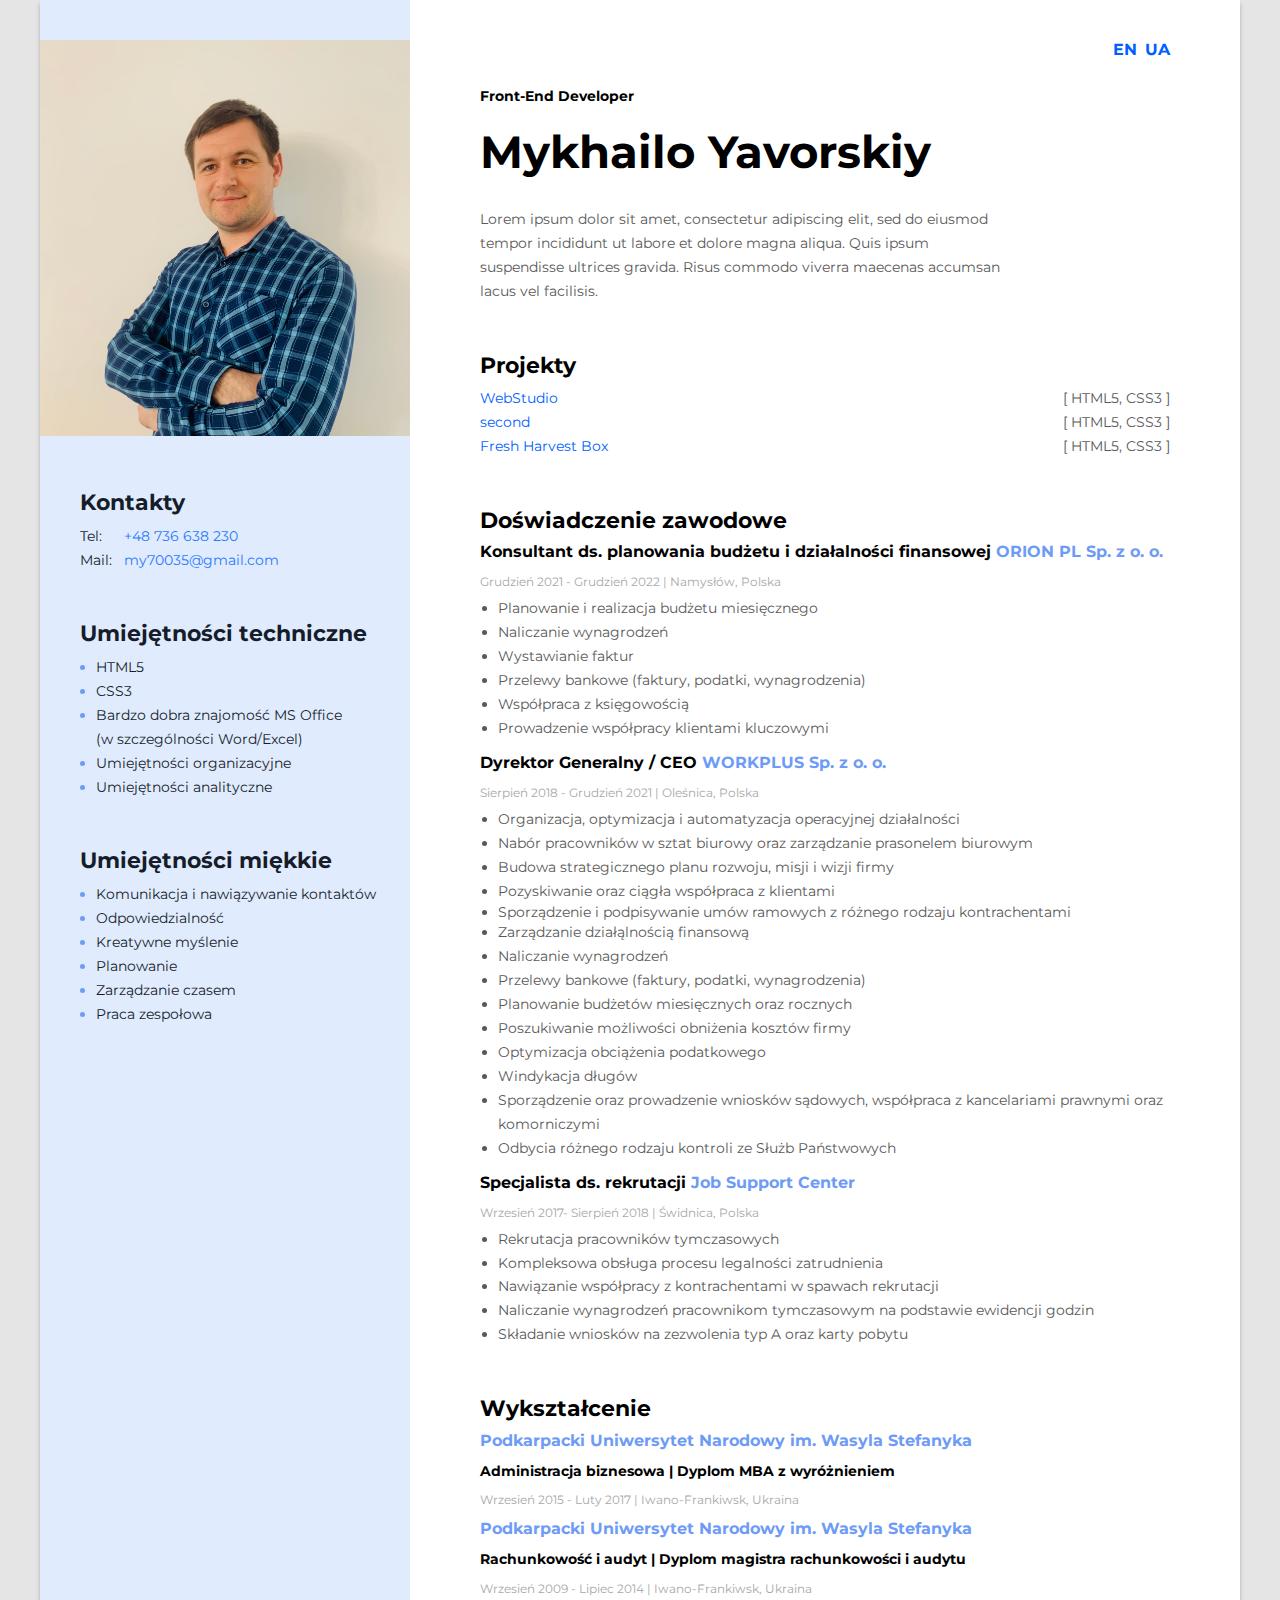
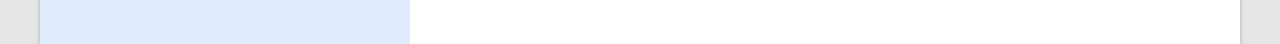
==== index-pl.html @ 7605a307 "add project" ====
<!DOCTYPE html>
<html lang="pl">
  <head>
    <meta charset="UTF-8" />
    <meta http-equiv="X-UA-Compatible" content="IE=edge" />
    <meta name="viewport" content="width=device-width, initial-scale=1.0" />
    <!-- Fonts -->
    <link rel="preconnect" href="https://fonts.googleapis.com" />
    <link rel="preconnect" href="https://fonts.gstatic.com" crossorigin />
    <link
      href="https://fonts.googleapis.com/css2?family=Montserrat:wght@400;700&display=swap"
      rel="stylesheet"
    />
    <!-- Styles -->
    <link
      rel="stylesheet"
      href="https://cdn.jsdelivr.net/npm/modern-normalize@1.1.0/modern-normalize.min.css"
    />
    <link rel="stylesheet" href="css/styles.css" />

    <title>Curriculum vitae</title>
  </head>

  <body>
    <div class="wrapper">
      <main class="main-content">
        <!-- Language -->
        <div class="lang-box">
          <ul class="lang-list list">
            <li class="lang-item">
              <a class="lang-link link" href="./index.html">EN</a>
            </li>
            <li class="lang-item">
              <a class="lang-link link" href="./index-ua.html">UA</a>
            </li>
          </ul>
        </div>
        <!-- Section about -->
        <section class="container">
          <p class="sub-title">Front-End Developer</p>
          <h1 class="name">Mykhailo Yavorskiy</h1>
          <p class="description">
            Lorem ipsum dolor sit amet, consectetur adipiscing elit, sed do
            eiusmod tempor incididunt ut labore et dolore magna aliqua. Quis
            ipsum suspendisse ultrices gravida. Risus commodo viverra maecenas
            accumsan lacus vel facilisis.
          </p>
        </section>
        <!--Section projects -->
        <section class="container">
          <h2 class="section-title">Projekty</h2>
          <ul class="project-list">
            <li class="project-item">
              <a
                class="project-item-link link"
                href="https://mykhailoyavorskyi.github.io/goit-markup-hw-07/"
                target="_blank"
                rel="noopener noreferrer"
                >WebStudio</a
              >
              <span class="project-item-descr">[ HTML5, CSS3 ]</span>
            </li>
            <li class="project-item">
              <a
                class="project-item-link link"
                href=""
                target="_blank"
                rel="noopener noreferrer"
                >second</a
              >
              <span class="project-item-descr">[ HTML5, CSS3 ]</span>
            </li>
            <li class="project-item">
              <a
                class="project-item-link link"
                href="https://mykhailoyavorskyi.github.io/fresh_harvest_box/"
                target="_blank"
                rel="noopener noreferrer"
                >Fresh Harvest Box</a
              >
              <span class="project-item-descr">[ HTML5, CSS3 ]</span>
            </li>
          </ul>
        </section>
        <!-- Work experience -->
        <section class="container">
          <h2 class="section-title">Doświadczenie zawodowe</h2>
          <!-- Company 1 -->
          <div class="work-experience-place">
            <h3 class="work-experience-position">
              Konsultant ds. planowania budżetu i działalności finansowej<span
                class="work-experience-company"
              >
                ORION PL Sp. z o. o.</span
              >
            </h3>
            <p class="work-period">
              Grudzień 2021 - Grudzień 2022 | Namysłów, Polska
            </p>
            <ul class="work-duties-list">
              <li class="work-duties">
                <p class="work-duties-text">
                  Planowanie i realizacja budżetu miesięcznego
                </p>
              </li>
              <li class="work-duties">
                <p class="work-duties-text">Naliczanie wynagrodzeń</p>
              </li>
              <li class="work-duties">
                <p class="work-duties-text">Wystawianie faktur</p>
              </li>
              <li class="work-duties">
                <p class="work-duties-text">
                  Przelewy bankowe (faktury, podatki, wynagrodzenia)
                </p>
              </li>
              <li class="work-duties">
                <p class="work-duties-text">Współpraca z księgowością</p>
              </li>
              <li class="work-duties">
                <p class="work-duties-text">
                  Prowadzenie współpracy klientami kluczowymi
                </p>
              </li>
            </ul>
          </div>
          <!-- Company 2 -->
          <div class="work-experience-place">
            <h3 class="work-experience-position">
              Dyrektor Generalny / CEO
              <span class="work-experience-company">WORKPLUS Sp. z o. o.</span>
            </h3>
            <p class="work-period">
              Sierpień 2018 - Grudzień 2021 | Oleśnica, Polska
            </p>
            <ul class="work-duties-list">
              <li class="work-duties">
                <p class="work-duties-text">
                  Organizacja, optymizacja i automatyzacja operacyjnej
                  działalności
                </p>
              </li>
              <li class="work-duties">
                <p class="work-duties-text">
                  Nabór pracowników w sztat biurowy oraz zarządzanie prasonelem
                  biurowym
                </p>
              </li>
              <li class="work-duties">
                <p class="work-duties-text">
                  Budowa strategicznego planu rozwoju, misji i wizji firmy
                </p>
              </li>
              <li class="work-duties">
                <p class="work-duties-text">
                  Pozyskiwanie oraz ciągła współpraca z klientami
                </p>
              </li>
              <li class="work-duties">
                Sporządzenie i podpisywanie umów ramowych z różnego rodzaju
                kontrachentami
                <p class="work-duties-text"></p>
              </li>
              <li class="work-duties">
                <p class="work-duties-text">
                  Zarządzanie działąlnością finansową
                </p>
              </li>
              <li class="work-duties">
                <p class="work-duties-text">Naliczanie wynagrodzeń</p>
              </li>
              <li class="work-duties">
                <p class="work-duties-text">
                  Przelewy bankowe (faktury, podatki, wynagrodzenia)
                </p>
              </li>
              <li class="work-duties">
                <p class="work-duties-text">
                  Planowanie budżetów miesięcznych oraz rocznych
                </p>
              </li>
              <li class="work-duties">
                <p class="work-duties-text">
                  Poszukiwanie możliwości obniżenia kosztów firmy
                </p>
              </li>
              <li class="work-duties">
                <p class="work-duties-text">
                  Optymizacja obciążenia podatkowego
                </p>
              </li>
              <li class="work-duties">
                <p class="work-duties-text">Windykacja długów</p>
              </li>
              <li class="work-duties">
                <p class="work-duties-text">
                  Sporządzenie oraz prowadzenie wniosków sądowych, współpraca z
                  kancelariami prawnymi oraz komorniczymi
                </p>
              </li>
              <li class="work-duties">
                <p class="work-duties-text">
                  Odbycia różnego rodzaju kontroli ze Służb Państwowych
                </p>
              </li>
            </ul>
          </div>
          <!-- Company 3 -->
          <div class="work-experience-place">
            <h3 class="work-experience-position">
              Specjalista ds. rekrutacji
              <span class="work-experience-company">Job Support Center</span>
            </h3>
            <p class="work-period">
              Wrzesień 2017- Sierpień 2018 | Świdnica, Polska
            </p>
            <ul class="work-duties-list">
              <li class="work-duties">
                <p class="work-duties-text">
                  Rekrutacja pracowników tymczasowych
                </p>
              </li>
              <li class="work-duties">
                <p class="work-duties-text">
                  Kompleksowa obsługa procesu legalności zatrudnienia
                </p>
              </li>
              <li class="work-duties">
                <p class="work-duties-text">
                  Nawiązanie współpracy z kontrachentami w spawach rekrutacji
                </p>
              </li>
              <li class="work-duties">
                <p class="work-duties-text">
                  Naliczanie wynagrodzeń pracownikom tymczasowym na podstawie
                  ewidencji godzin
                </p>
              </li>
              <li class="work-duties">
                <p class="work-duties-text">
                  Składanie wniosków na zezwolenia typ A oraz karty pobytu
                </p>
              </li>
            </ul>
          </div>
        </section>
        <!-- Education -->
        <section class="container">
          <h2 class="section-title">Wykształcenie</h2>
          <!-- University 2 -->
          <div>
            <h3 class="university-name">
              Podkarpacki Uniwersytet Narodowy im. Wasyla Stefanyka
            </h3>
            <h4 class="university-direction">
              Administracja biznesowa | Dyplom MBA z wyróżnieniem
            </h4>
            <p class="university-study-period">
              Wrzesień 2015 - Luty 2017 | Iwano-Frankiwsk, Ukraina
            </p>
          </div>
          <!-- University 1 -->
          <div>
            <h3 class="university-name">
              Podkarpacki Uniwersytet Narodowy im. Wasyla Stefanyka
            </h3>
            <h4 class="university-direction">
              Rachunkowość i audyt | Dyplom magistra rachunkowości i audytu
            </h4>
            <p class="university-study-period">
              Wrzesień 2009 - Lipiec 2014 | Iwano-Frankiwsk, Ukraina
            </p>
          </div>
        </section>
      </main>

      <!-- Sidebar -->
      <aside class="sidebar">
        <img
          src="images/foto.jpeg"
          alt="My photo"
          width="370px"
          class="my-photo"
        />

        <!-- Contacts -->
        <div class="contacts-container">
          <h3 class="sidebar-title">Kontakty</h3>
          <p class="contacts-item">
            <span class="contacts-type">Tel: </span>
            <a href="tel:+48736638230" class="contacts-tel link">
              +48 736 638 230</a
            >
          </p>
          <p class="contacts-item">
            <span class="contacts-type">Mail: </span>
            <a href="mailto:my70035@gmail.com" class="contacts-mail link"
              >my70035@gmail.com</a
            >
          </p>
        </div>

        <!-- Tech skills -->
        <div class="tech-skills-container">
          <h3 class="sidebar-title">Umiejętności techniczne</h3>
          <ul class="skills-list">
            <li class="skills-list-item">
              <p class="skills-list-text">HTML5</p>
            </li>
            <li class="skills-list-item">
              <p class="skills-list-text">CSS3</p>
            </li>
            <li class="skills-list-item">
              <p class="skills-list-text">
                Bardzo dobra znajomość MS Office <br />
                (w szczególności Word/Excel)
              </p>
            </li>
            <li class="skills-list-item">
              <p class="skills-list-text">Umiejętności organizacyjne</p>
            </li>
            <li class="skills-list-item">
              <p class="skills-list-text">Umiejętności analityczne</p>
            </li>
          </ul>
        </div>

        <!-- Soft skills -->
        <div class="soft-skills-container">
          <h3 class="sidebar-title">Umiejętności miękkie</h3>
          <ul class="soft-skill-list">
            <li class="soft-skill-list-item">
              <p class="soft-skill-list-text">
                Komunikacja i nawiązywanie kontaktów
              </p>
            </li>
            <li class="skills-list-item">
              <p class="skills-list-text">Odpowiedzialność</p>
            </li>
            <li class="skills-list-item">
              <p class="skills-list-text">Kreatywne myślenie</p>
            </li>
            <li class="soft-skill-list-item">
              <p class="soft-skill-list-text">Planowanie</p>
            </li>
            <li class="soft-skill-list-item">
              <p class="soft-skill-list-text">Zarządzanie czasem</p>
            </li>
            <li class="soft-skill-list-item">
              <p class="soft-skill-list-text">Praca zespołowa</p>
            </li>
          </ul>
        </div>
      </aside>
    </div>
  </body>
</html>
---- css/styles.css ----
body {
  font-family: 'Montserrat', sans-serif;
  font-style: normal;
  font-weight: 400;
  font-size: 14px;
  line-height: 1.25;
  color: #000000;
  background-color: #e5e5e5;
  margin: 0 auto;
}

/**
  |============================
  | Reset 
  |============================
*/
.list {
  list-style: none;
  padding: 0;
  margin: 0;
}

.link {
  text-decoration: none;
}

h1,
h2,
h3,
h4,
h5,
h6,
p,
ul {
  margin: 0;
  padding: 0;
}

.img {
  display: block;
}
.container {
  width: 690px;
  margin-bottom: 48px;
}

.wrapper {
  display: flex;
  flex-direction: row-reverse;
  background: #ffffff;
  width: 1200px;
  margin: 0 auto;
  box-shadow: 0px 4px 4px rgba(0, 0, 0, 0.25);
}
/* Main content */

.main-content {
  padding-top: 40px;
  padding-left: 70px;
  padding-right: 70px;
}

/* About */
.lang-box {
  margin-bottom: 28px;
}

.lang-list {
  display: flex;
  gap: 8px;
  justify-content: end;
}

.lang-link {
  font-weight: 700;
  font-size: 16px;
  color: #005fff;
}

.lang-link:hover,
.lang-link:focus {
  color: tomato;
}

.sub-title {
  font-weight: 700;
  margin-bottom: 18px;
}

.name {
  font-weight: 700;
  font-size: 45px;
  margin-bottom: 28px;
}

.description {
  line-height: 1.71;
  color: #595959;
  width: 525px;
}

/* Projects */
.section-title {
  font-weight: 700;
  font-size: 22px;
  margin-bottom: 8px;
}

.project-item {
  display: flex;
  justify-content: space-between;
  line-height: 1.71;
}

.project-item-link {
  margin-right: auto;
  color: #005fff;
}

.project-item-link:hover,
.project-item-link:focus {
  color: tomato;
}

.project-item-descr {
  color: #595959;
}
/* Work experience */

.work-experience-position {
  font-weight: 700;
  font-size: 16px;
  margin-bottom: 12px;
}

.work-experience-company {
  color: #6d9bf5;
}

.work-period {
  font-size: 12px;
  color: #a8a8a8;
  margin-bottom: 8px;
}

.work-duties-list {
  margin-bottom: 12px;
  padding-left: 18px;
}
.work-duties {
  color: #595959;
}
.work-duties-text {
  line-height: 1.71;
}

/* Education */

.university-name {
  font-weight: 700;
  font-size: 16px;
  color: #6d9bf5;
  margin-bottom: 12px;
}

.university-direction {
  font-weight: 700;
  margin-bottom: 12px;
}

.university-study-period {
  font-size: 12px;
  color: #a8a8a8;
  margin-bottom: 12px;
}

/* Sidebar */

.sidebar {
  width: 370px;
  background: #e0ebfe;
}

.my-photo {
  margin-top: 40px;
}

.contacts-container,
.tech-skills-container,
.soft-skills-container {
  margin: 48px 0 0 40px;
}

.sidebar-title {
  font-weight: 700;
  font-size: 22px;
  line-height: 27px;
  color: #161d2a;
  margin-bottom: 8px;
}

/* Contacts */

.contacts-type {
  line-height: 24px;
  color: #161d2a;
  margin-right: 8px;
}

.contacts-item {
  margin: 0;
}

.contacts-tel {
  line-height: 24px;
  color: #2979ff;
  margin-left: 10px;
}
.contacts-tel:hover,
.contacts-tel:focus {
  color: tomato;
}

.contacts-mail {
  line-height: 24px;
  color: #2979ff;
}

.contacts-mail:hover,
.contacts-mail:focus {
  color: tomato;
}

/* Tech skills */

.skills-list {
  margin: 0;
  padding-left: 16px;
}

.skills-list-item {
  color: #6d9bf5;
}
.skills-list-text {
  line-height: 24px;
  color: #161d2a;
}

/* Soft skills */

.soft-skill-list {
  margin: 0;
  padding-left: 16px;
}

.soft-skill-list-item {
  color: #6d9bf5;
}

.soft-skill-list-text {
  line-height: 24px;
  color: #161d2a;
}
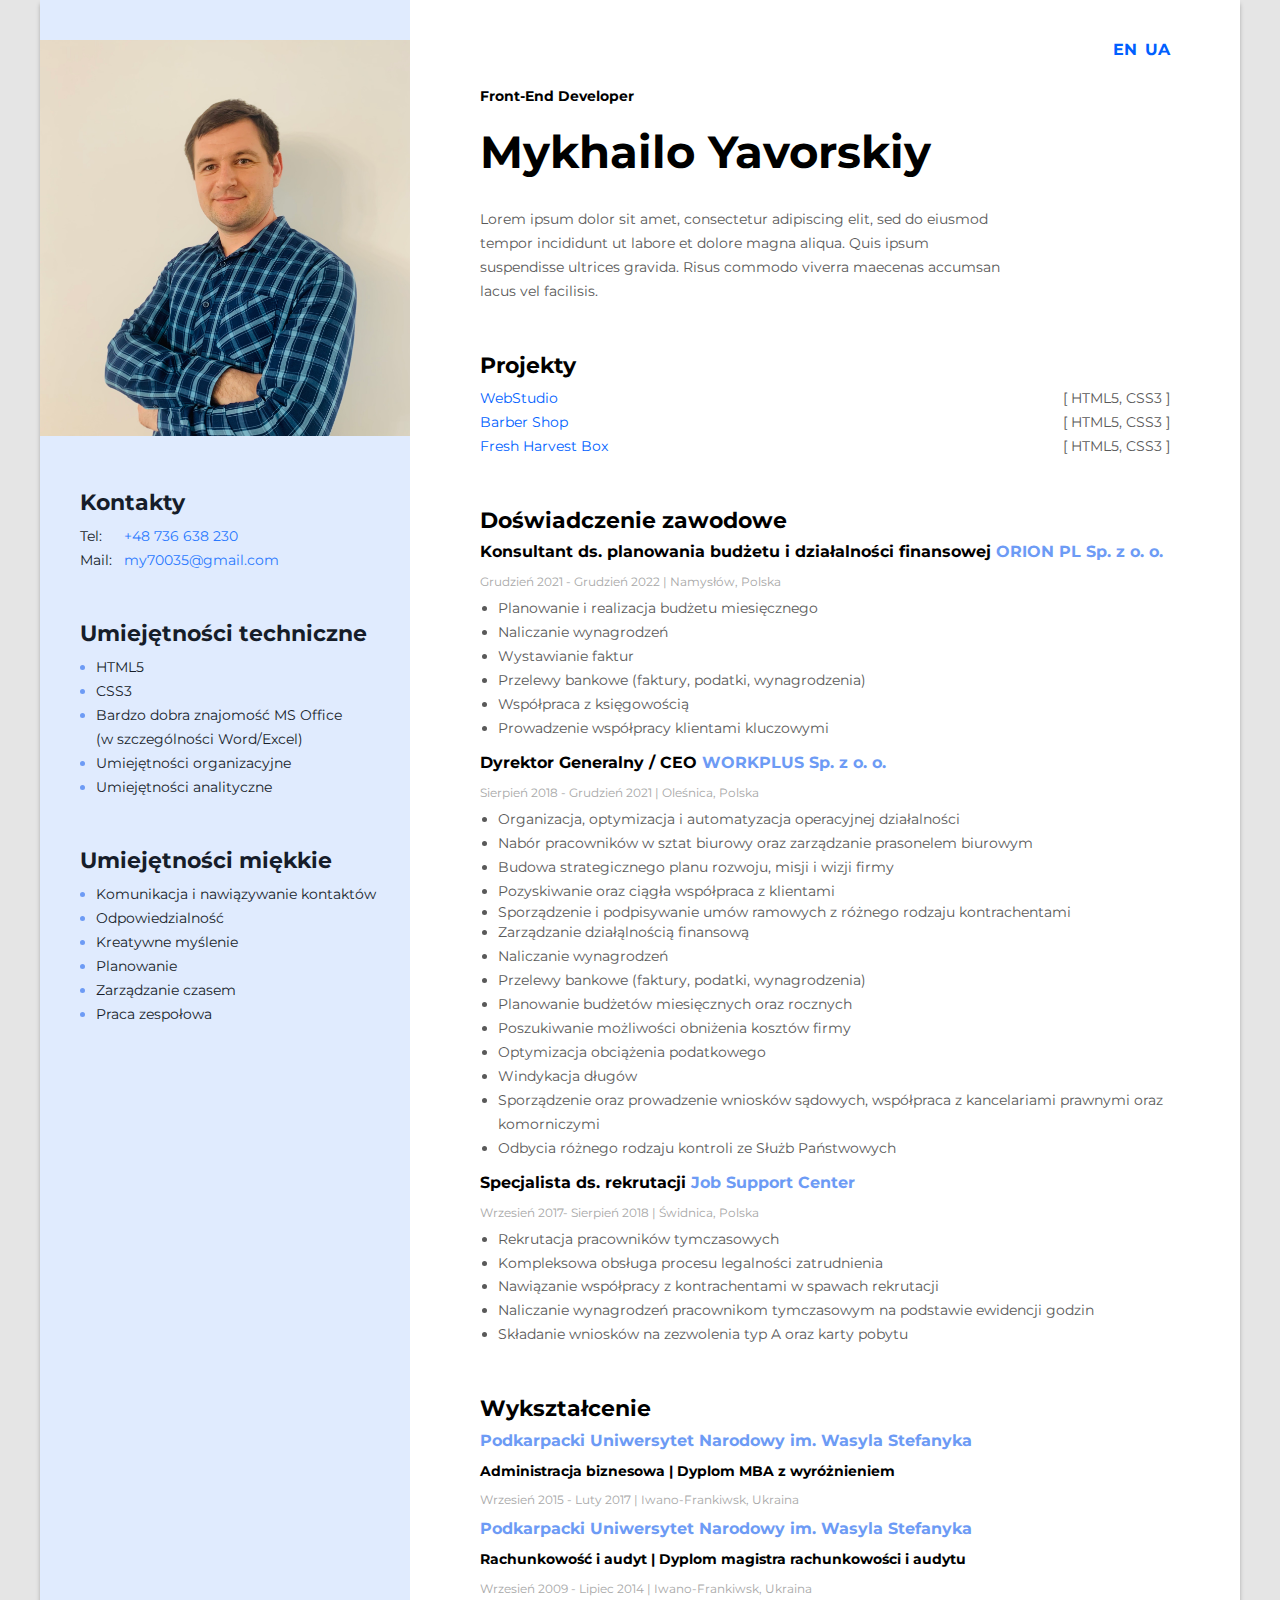
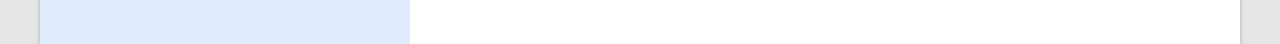
==== commit 20715ba0: "add project 2" ====
--- a/index-pl.html
+++ b/index-pl.html
@@ -63,10 +63,10 @@
             <li class="project-item">
               <a
                 class="project-item-link link"
-                href=""
+                href="https://mykhailoyavorskyi.github.io/barber_shop/"
                 target="_blank"
                 rel="noopener noreferrer"
-                >second</a
+                >Barber Shop</a
               >
               <span class="project-item-descr">[ HTML5, CSS3 ]</span>
             </li>
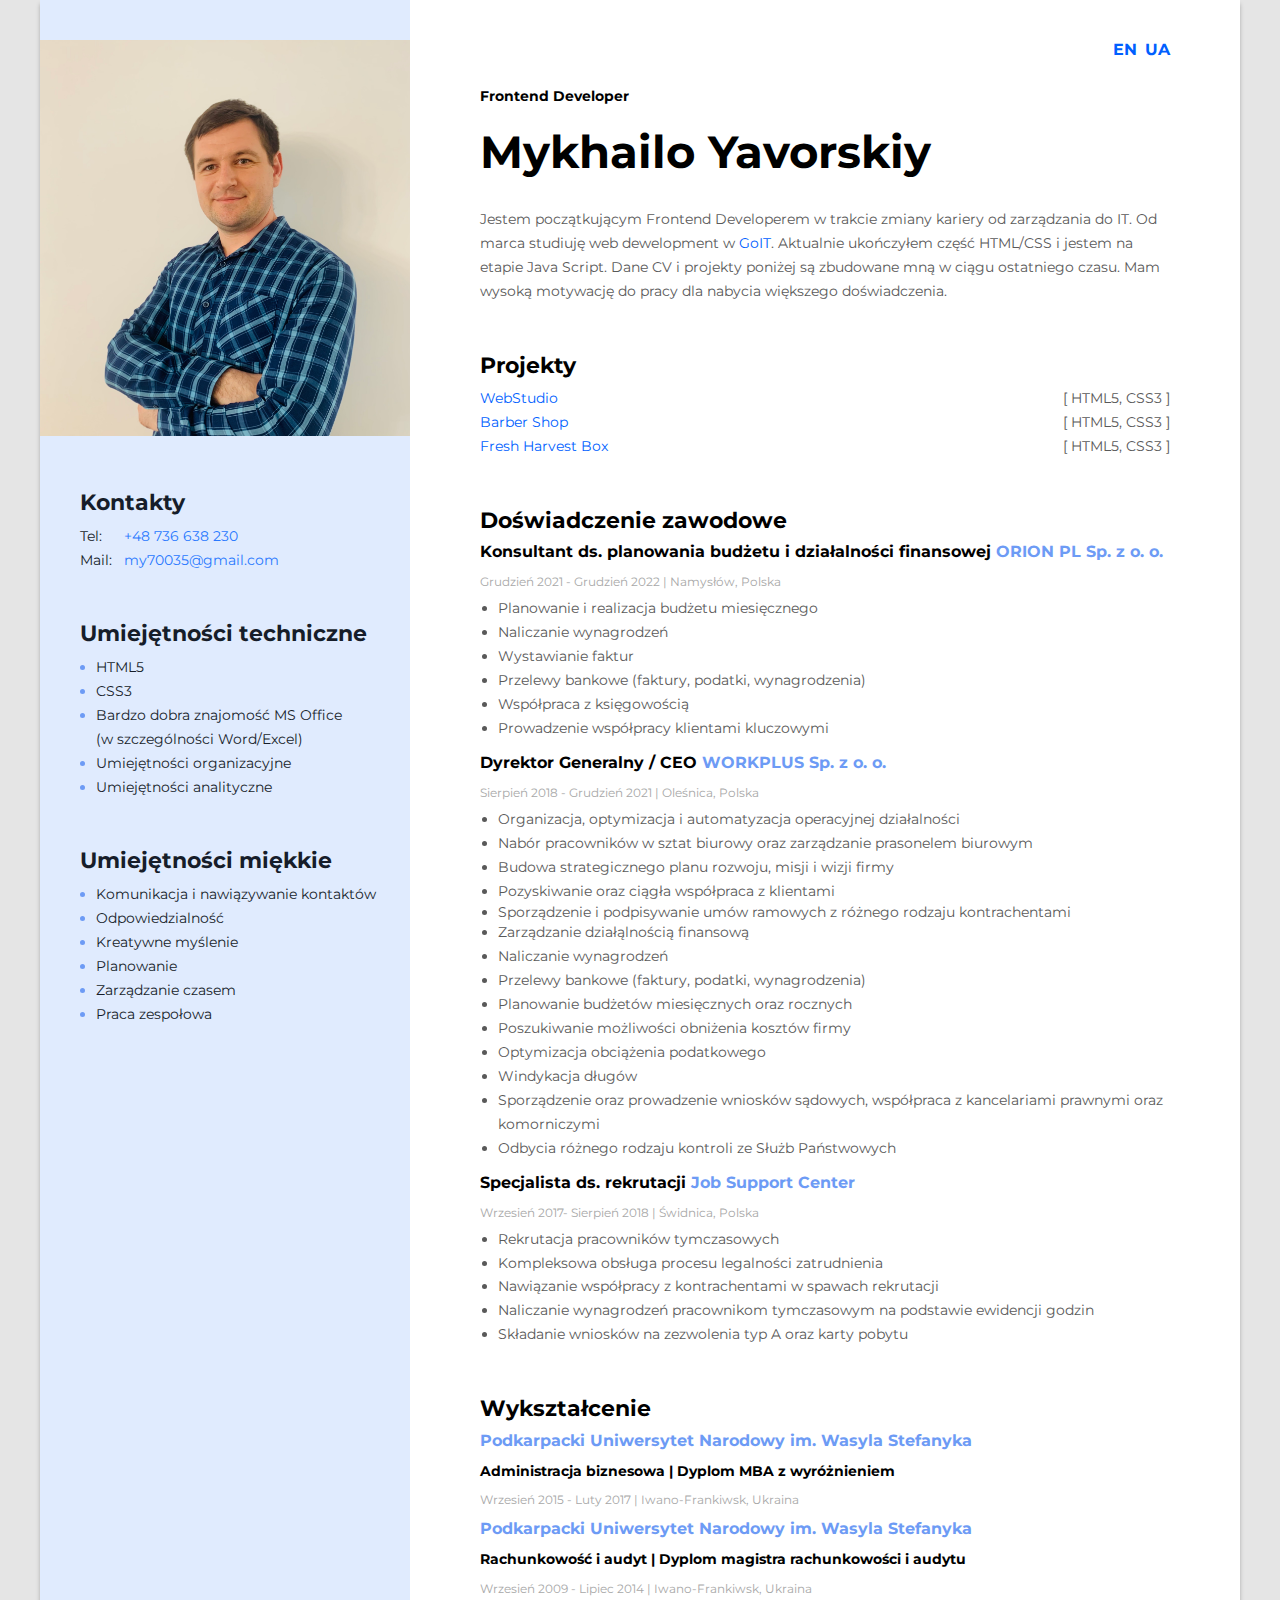
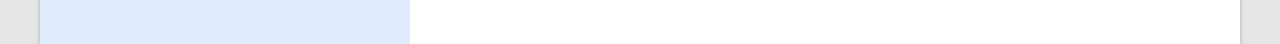
==== commit 3e4c9bb5: "add desk" ====
--- a/index-pl.html
+++ b/index-pl.html
@@ -37,13 +37,21 @@
         </div>
         <!-- Section about -->
         <section class="container">
-          <p class="sub-title">Front-End Developer</p>
+          <p class="sub-title">Frontend Developer</p>
           <h1 class="name">Mykhailo Yavorskiy</h1>
           <p class="description">
-            Lorem ipsum dolor sit amet, consectetur adipiscing elit, sed do
-            eiusmod tempor incididunt ut labore et dolore magna aliqua. Quis
-            ipsum suspendisse ultrices gravida. Risus commodo viverra maecenas
-            accumsan lacus vel facilisis.
+            Jestem początkującym Frontend Developerem w trakcie zmiany kariery
+            od zarządzania do IT. Od marca studiuję web dewelopment w
+            <a
+              class="description-link link"
+              href="https://goit.global/pl/"
+              target="_blank"
+              rel="noopener noreferrer"
+              >GoIT</a
+            >. Aktualnie ukończyłem część HTML/CSS i jestem na etapie Java
+            Script. Dane CV i projekty poniżej są zbudowane mną w ciągu
+            ostatniego czasu. Mam wysoką motywację do pracy dla nabycia
+            większego doświadczenia.
           </p>
         </section>
         <!--Section projects -->
--- a/css/styles.css
+++ b/css/styles.css
@@ -1,5 +1,5 @@
 body {
-  font-family: 'Montserrat', sans-serif;
+  font-family: "Montserrat", sans-serif;
   font-style: normal;
   font-weight: 400;
   font-size: 14px;
@@ -96,7 +96,15 @@
 .description {
   line-height: 1.71;
   color: #595959;
-  width: 525px;
+}
+
+.description-link {
+  color: #005fff;
+}
+
+.description-link:hover,
+.description-link:focus {
+  color: tomato;
 }
 
 /* Projects */
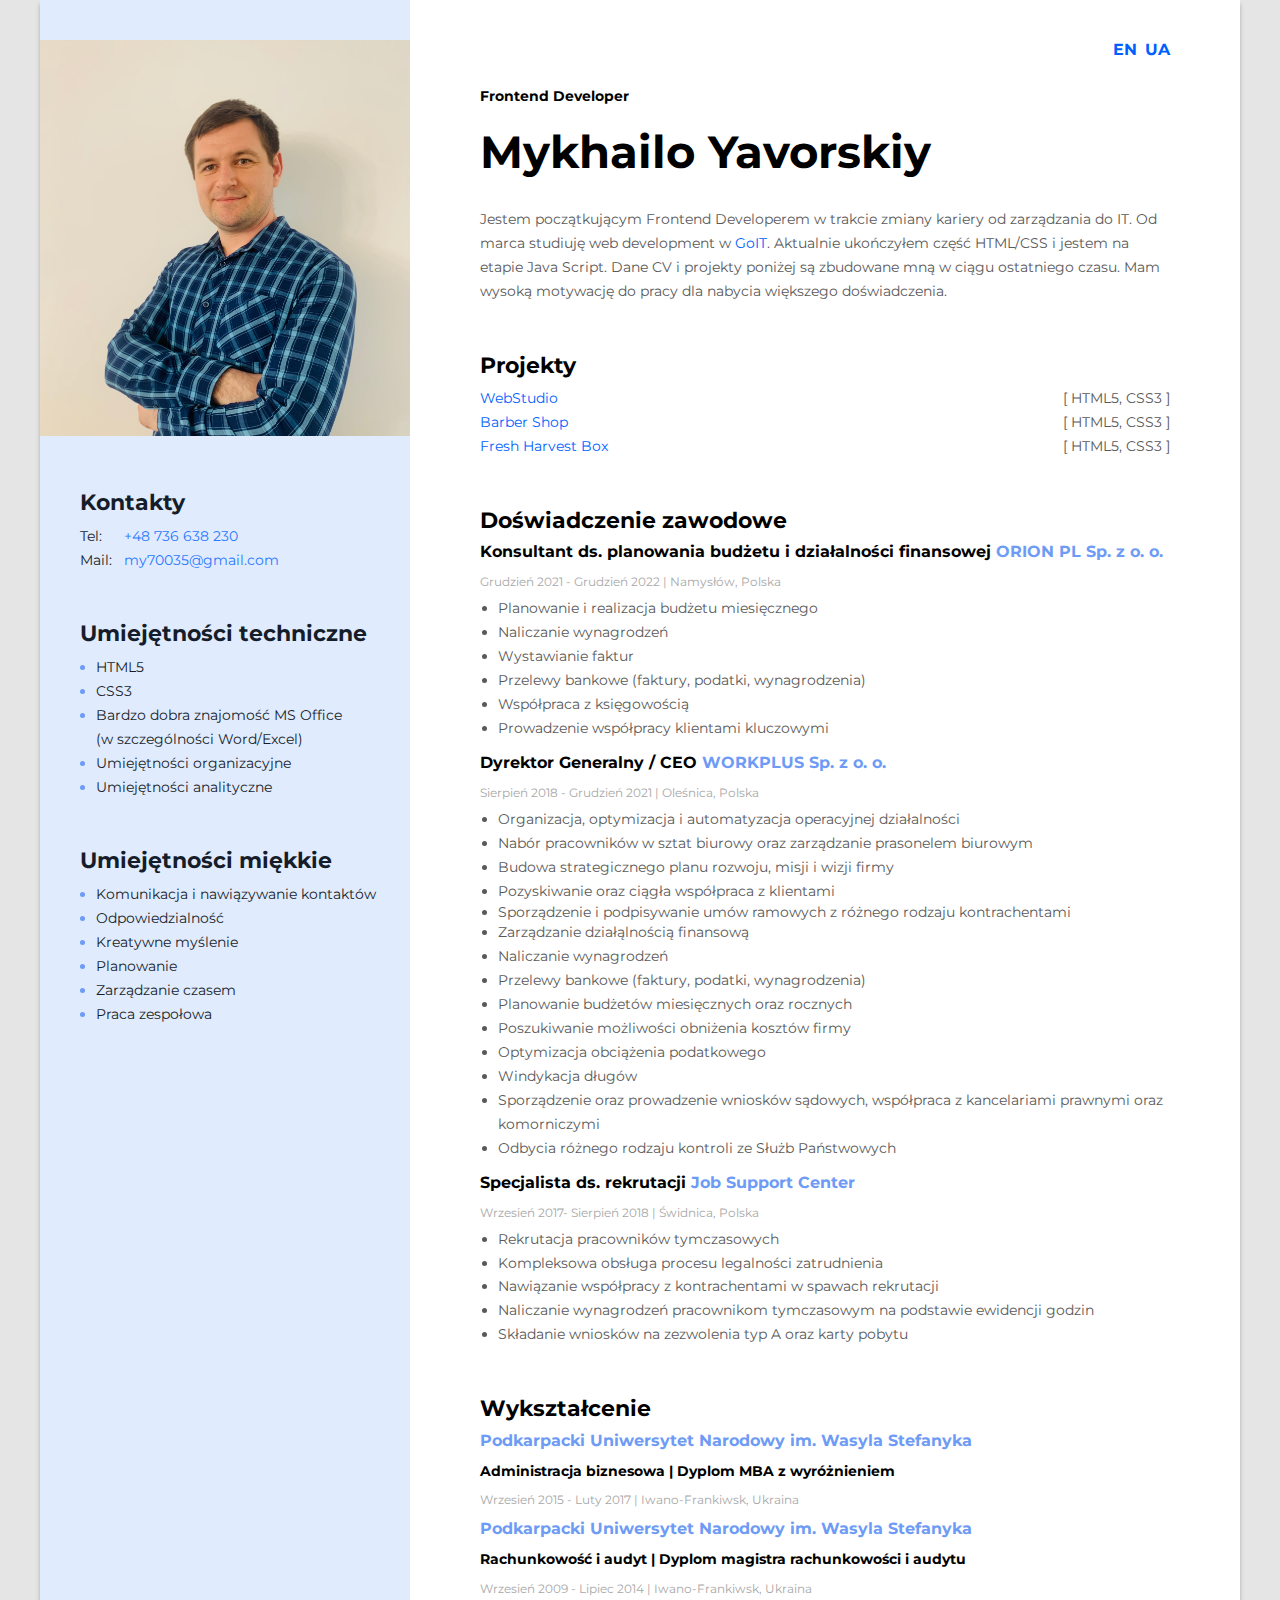
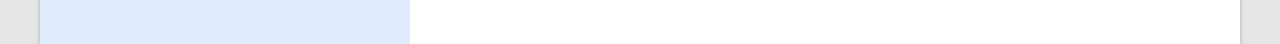
==== commit 5b654d7a: "Update index-pl.html" ====
--- a/index-pl.html
+++ b/index-pl.html
@@ -41,7 +41,7 @@
           <h1 class="name">Mykhailo Yavorskiy</h1>
           <p class="description">
             Jestem początkującym Frontend Developerem w trakcie zmiany kariery
-            od zarządzania do IT. Od marca studiuję web dewelopment w
+            od zarządzania do IT. Od marca studiuję web development w
             <a
               class="description-link link"
               href="https://goit.global/pl/"
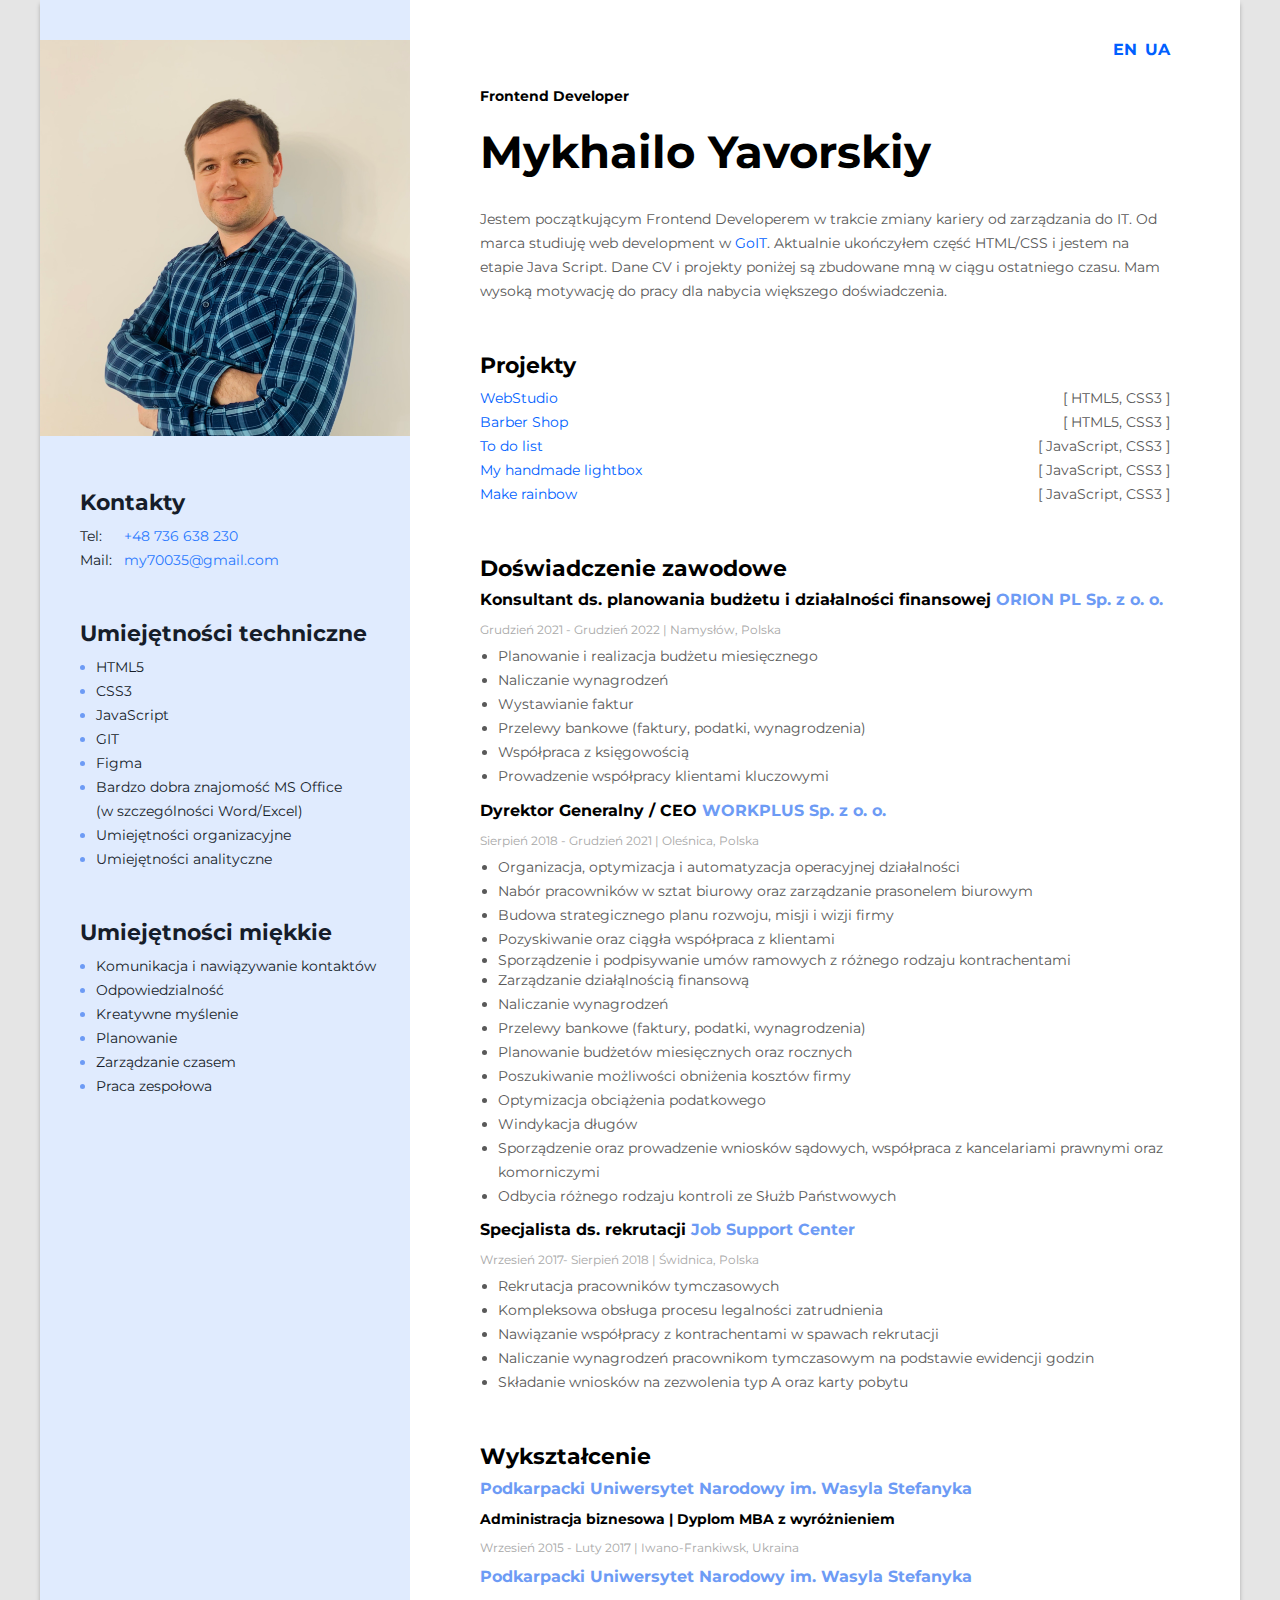
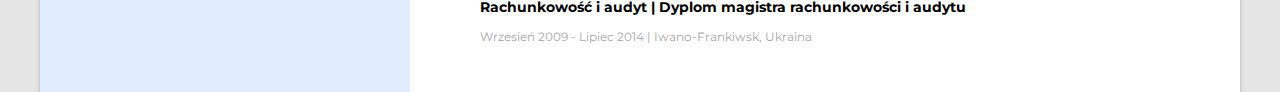
==== commit f559b280: "add js projects" ====
--- a/index-pl.html
+++ b/index-pl.html
@@ -7,15 +7,9 @@
     <!-- Fonts -->
     <link rel="preconnect" href="https://fonts.googleapis.com" />
     <link rel="preconnect" href="https://fonts.gstatic.com" crossorigin />
-    <link
-      href="https://fonts.googleapis.com/css2?family=Montserrat:wght@400;700&display=swap"
-      rel="stylesheet"
-    />
+    <link href="https://fonts.googleapis.com/css2?family=Montserrat:wght@400;700&display=swap" rel="stylesheet" />
     <!-- Styles -->
-    <link
-      rel="stylesheet"
-      href="https://cdn.jsdelivr.net/npm/modern-normalize@1.1.0/modern-normalize.min.css"
-    />
+    <link rel="stylesheet" href="https://cdn.jsdelivr.net/npm/modern-normalize@1.1.0/modern-normalize.min.css" />
     <link rel="stylesheet" href="css/styles.css" />
 
     <title>Curriculum vitae</title>
@@ -40,18 +34,9 @@
           <p class="sub-title">Frontend Developer</p>
           <h1 class="name">Mykhailo Yavorskiy</h1>
           <p class="description">
-            Jestem początkującym Frontend Developerem w trakcie zmiany kariery
-            od zarządzania do IT. Od marca studiuję web development w
-            <a
-              class="description-link link"
-              href="https://goit.global/pl/"
-              target="_blank"
-              rel="noopener noreferrer"
-              >GoIT</a
-            >. Aktualnie ukończyłem część HTML/CSS i jestem na etapie Java
-            Script. Dane CV i projekty poniżej są zbudowane mną w ciągu
-            ostatniego czasu. Mam wysoką motywację do pracy dla nabycia
-            większego doświadczenia.
+            Jestem początkującym Frontend Developerem w trakcie zmiany kariery od zarządzania do IT. Od marca studiuję web development w
+            <a class="description-link link" href="https://goit.global/pl/" target="_blank" rel="noopener noreferrer">GoIT</a>. Aktualnie ukończyłem część HTML/CSS i jestem na etapie Java Script. Dane
+            CV i projekty poniżej są zbudowane mną w ciągu ostatniego czasu. Mam wysoką motywację do pracy dla nabycia większego doświadczenia.
           </p>
         </section>
         <!--Section projects -->
@@ -59,34 +44,28 @@
           <h2 class="section-title">Projekty</h2>
           <ul class="project-list">
             <li class="project-item">
-              <a
-                class="project-item-link link"
-                href="https://mykhailoyavorskyi.github.io/goit-markup-hw-07/"
-                target="_blank"
-                rel="noopener noreferrer"
-                >WebStudio</a
-              >
+              <a class="project-item-link link" href="https://mykhailoyavorskyi.github.io/goit-markup-hw-07/" target="_blank" rel="noopener noreferrer">WebStudio</a>
               <span class="project-item-descr">[ HTML5, CSS3 ]</span>
             </li>
             <li class="project-item">
-              <a
-                class="project-item-link link"
-                href="https://mykhailoyavorskyi.github.io/barber_shop/"
-                target="_blank"
-                rel="noopener noreferrer"
-                >Barber Shop</a
-              >
+              <a class="project-item-link link" href="https://mykhailoyavorskyi.github.io/barber_shop/" target="_blank" rel="noopener noreferrer">Barber Shop</a>
               <span class="project-item-descr">[ HTML5, CSS3 ]</span>
             </li>
             <li class="project-item">
-              <a
-                class="project-item-link link"
-                href="https://mykhailoyavorskyi.github.io/fresh_harvest_box/"
-                target="_blank"
-                rel="noopener noreferrer"
-                >Fresh Harvest Box</a
-              >
-              <span class="project-item-descr">[ HTML5, CSS3 ]</span>
+              <a class="project-item-link link" href="https://mykhailoyavorskyi.github.io/to-do-list/" target="_blank" rel="noopener noreferrer">To do list</a>
+              <span class="project-item-descr">[ JavaScript, CSS3 ]</span>
+            </li>
+            <!-- <li class="project-item">
+              <a class="project-item-link link" href="https://mykhailoyavorskyi.github.io/js-handmade-lightbox/" target="_blank" rel="noopener noreferrer">Clock</a>
+              <span class="project-item-descr">[ JavaScript, CSS3 ]</span>
+            </li> -->
+            <li class="project-item">
+              <a class="project-item-link link" href="https://mykhailoyavorskyi.github.io/js-handmade-lightbox/" target="_blank" rel="noopener noreferrer">My handmade lightbox</a>
+              <span class="project-item-descr">[ JavaScript, CSS3 ]</span>
+            </li>
+            <li class="project-item">
+              <a class="project-item-link link" href="https://mykhailoyavorskyi.github.io/js-rainbow/" target="_blank" rel="noopener noreferrer">Make rainbow</a>
+              <span class="project-item-descr">[ JavaScript, CSS3 ]</span>
             </li>
           </ul>
         </section>
@@ -95,21 +74,11 @@
           <h2 class="section-title">Doświadczenie zawodowe</h2>
           <!-- Company 1 -->
           <div class="work-experience-place">
-            <h3 class="work-experience-position">
-              Konsultant ds. planowania budżetu i działalności finansowej<span
-                class="work-experience-company"
-              >
-                ORION PL Sp. z o. o.</span
-              >
-            </h3>
-            <p class="work-period">
-              Grudzień 2021 - Grudzień 2022 | Namysłów, Polska
-            </p>
+            <h3 class="work-experience-position">Konsultant ds. planowania budżetu i działalności finansowej<span class="work-experience-company"> ORION PL Sp. z o. o.</span></h3>
+            <p class="work-period">Grudzień 2021 - Grudzień 2022 | Namysłów, Polska</p>
             <ul class="work-duties-list">
               <li class="work-duties">
-                <p class="work-duties-text">
-                  Planowanie i realizacja budżetu miesięcznego
-                </p>
+                <p class="work-duties-text">Planowanie i realizacja budżetu miesięcznego</p>
               </li>
               <li class="work-duties">
                 <p class="work-duties-text">Naliczanie wynagrodzeń</p>
@@ -118,17 +87,13 @@
                 <p class="work-duties-text">Wystawianie faktur</p>
               </li>
               <li class="work-duties">
-                <p class="work-duties-text">
-                  Przelewy bankowe (faktury, podatki, wynagrodzenia)
-                </p>
+                <p class="work-duties-text">Przelewy bankowe (faktury, podatki, wynagrodzenia)</p>
               </li>
               <li class="work-duties">
                 <p class="work-duties-text">Współpraca z księgowością</p>
               </li>
               <li class="work-duties">
-                <p class="work-duties-text">
-                  Prowadzenie współpracy klientami kluczowymi
-                </p>
+                <p class="work-duties-text">Prowadzenie współpracy klientami kluczowymi</p>
               </li>
             </ul>
           </div>
@@ -138,78 +103,50 @@
               Dyrektor Generalny / CEO
               <span class="work-experience-company">WORKPLUS Sp. z o. o.</span>
             </h3>
-            <p class="work-period">
-              Sierpień 2018 - Grudzień 2021 | Oleśnica, Polska
-            </p>
+            <p class="work-period">Sierpień 2018 - Grudzień 2021 | Oleśnica, Polska</p>
             <ul class="work-duties-list">
               <li class="work-duties">
-                <p class="work-duties-text">
-                  Organizacja, optymizacja i automatyzacja operacyjnej
-                  działalności
-                </p>
-              </li>
-              <li class="work-duties">
-                <p class="work-duties-text">
-                  Nabór pracowników w sztat biurowy oraz zarządzanie prasonelem
-                  biurowym
-                </p>
-              </li>
-              <li class="work-duties">
-                <p class="work-duties-text">
-                  Budowa strategicznego planu rozwoju, misji i wizji firmy
-                </p>
-              </li>
-              <li class="work-duties">
-                <p class="work-duties-text">
-                  Pozyskiwanie oraz ciągła współpraca z klientami
-                </p>
-              </li>
-              <li class="work-duties">
-                Sporządzenie i podpisywanie umów ramowych z różnego rodzaju
-                kontrachentami
+                <p class="work-duties-text">Organizacja, optymizacja i automatyzacja operacyjnej działalności</p>
+              </li>
+              <li class="work-duties">
+                <p class="work-duties-text">Nabór pracowników w sztat biurowy oraz zarządzanie prasonelem biurowym</p>
+              </li>
+              <li class="work-duties">
+                <p class="work-duties-text">Budowa strategicznego planu rozwoju, misji i wizji firmy</p>
+              </li>
+              <li class="work-duties">
+                <p class="work-duties-text">Pozyskiwanie oraz ciągła współpraca z klientami</p>
+              </li>
+              <li class="work-duties">
+                Sporządzenie i podpisywanie umów ramowych z różnego rodzaju kontrachentami
                 <p class="work-duties-text"></p>
               </li>
               <li class="work-duties">
-                <p class="work-duties-text">
-                  Zarządzanie działąlnością finansową
-                </p>
+                <p class="work-duties-text">Zarządzanie działąlnością finansową</p>
               </li>
               <li class="work-duties">
                 <p class="work-duties-text">Naliczanie wynagrodzeń</p>
               </li>
               <li class="work-duties">
-                <p class="work-duties-text">
-                  Przelewy bankowe (faktury, podatki, wynagrodzenia)
-                </p>
-              </li>
-              <li class="work-duties">
-                <p class="work-duties-text">
-                  Planowanie budżetów miesięcznych oraz rocznych
-                </p>
-              </li>
-              <li class="work-duties">
-                <p class="work-duties-text">
-                  Poszukiwanie możliwości obniżenia kosztów firmy
-                </p>
-              </li>
-              <li class="work-duties">
-                <p class="work-duties-text">
-                  Optymizacja obciążenia podatkowego
-                </p>
+                <p class="work-duties-text">Przelewy bankowe (faktury, podatki, wynagrodzenia)</p>
+              </li>
+              <li class="work-duties">
+                <p class="work-duties-text">Planowanie budżetów miesięcznych oraz rocznych</p>
+              </li>
+              <li class="work-duties">
+                <p class="work-duties-text">Poszukiwanie możliwości obniżenia kosztów firmy</p>
+              </li>
+              <li class="work-duties">
+                <p class="work-duties-text">Optymizacja obciążenia podatkowego</p>
               </li>
               <li class="work-duties">
                 <p class="work-duties-text">Windykacja długów</p>
               </li>
               <li class="work-duties">
-                <p class="work-duties-text">
-                  Sporządzenie oraz prowadzenie wniosków sądowych, współpraca z
-                  kancelariami prawnymi oraz komorniczymi
-                </p>
-              </li>
-              <li class="work-duties">
-                <p class="work-duties-text">
-                  Odbycia różnego rodzaju kontroli ze Służb Państwowych
-                </p>
+                <p class="work-duties-text">Sporządzenie oraz prowadzenie wniosków sądowych, współpraca z kancelariami prawnymi oraz komorniczymi</p>
+              </li>
+              <li class="work-duties">
+                <p class="work-duties-text">Odbycia różnego rodzaju kontroli ze Służb Państwowych</p>
               </li>
             </ul>
           </div>
@@ -219,35 +156,22 @@
               Specjalista ds. rekrutacji
               <span class="work-experience-company">Job Support Center</span>
             </h3>
-            <p class="work-period">
-              Wrzesień 2017- Sierpień 2018 | Świdnica, Polska
-            </p>
+            <p class="work-period">Wrzesień 2017- Sierpień 2018 | Świdnica, Polska</p>
             <ul class="work-duties-list">
               <li class="work-duties">
-                <p class="work-duties-text">
-                  Rekrutacja pracowników tymczasowych
-                </p>
-              </li>
-              <li class="work-duties">
-                <p class="work-duties-text">
-                  Kompleksowa obsługa procesu legalności zatrudnienia
-                </p>
-              </li>
-              <li class="work-duties">
-                <p class="work-duties-text">
-                  Nawiązanie współpracy z kontrachentami w spawach rekrutacji
-                </p>
-              </li>
-              <li class="work-duties">
-                <p class="work-duties-text">
-                  Naliczanie wynagrodzeń pracownikom tymczasowym na podstawie
-                  ewidencji godzin
-                </p>
-              </li>
-              <li class="work-duties">
-                <p class="work-duties-text">
-                  Składanie wniosków na zezwolenia typ A oraz karty pobytu
-                </p>
+                <p class="work-duties-text">Rekrutacja pracowników tymczasowych</p>
+              </li>
+              <li class="work-duties">
+                <p class="work-duties-text">Kompleksowa obsługa procesu legalności zatrudnienia</p>
+              </li>
+              <li class="work-duties">
+                <p class="work-duties-text">Nawiązanie współpracy z kontrachentami w spawach rekrutacji</p>
+              </li>
+              <li class="work-duties">
+                <p class="work-duties-text">Naliczanie wynagrodzeń pracownikom tymczasowym na podstawie ewidencji godzin</p>
+              </li>
+              <li class="work-duties">
+                <p class="work-duties-text">Składanie wniosków na zezwolenia typ A oraz karty pobytu</p>
               </li>
             </ul>
           </div>
@@ -257,54 +181,33 @@
           <h2 class="section-title">Wykształcenie</h2>
           <!-- University 2 -->
           <div>
-            <h3 class="university-name">
-              Podkarpacki Uniwersytet Narodowy im. Wasyla Stefanyka
-            </h3>
-            <h4 class="university-direction">
-              Administracja biznesowa | Dyplom MBA z wyróżnieniem
-            </h4>
-            <p class="university-study-period">
-              Wrzesień 2015 - Luty 2017 | Iwano-Frankiwsk, Ukraina
-            </p>
+            <h3 class="university-name">Podkarpacki Uniwersytet Narodowy im. Wasyla Stefanyka</h3>
+            <h4 class="university-direction">Administracja biznesowa | Dyplom MBA z wyróżnieniem</h4>
+            <p class="university-study-period">Wrzesień 2015 - Luty 2017 | Iwano-Frankiwsk, Ukraina</p>
           </div>
           <!-- University 1 -->
           <div>
-            <h3 class="university-name">
-              Podkarpacki Uniwersytet Narodowy im. Wasyla Stefanyka
-            </h3>
-            <h4 class="university-direction">
-              Rachunkowość i audyt | Dyplom magistra rachunkowości i audytu
-            </h4>
-            <p class="university-study-period">
-              Wrzesień 2009 - Lipiec 2014 | Iwano-Frankiwsk, Ukraina
-            </p>
+            <h3 class="university-name">Podkarpacki Uniwersytet Narodowy im. Wasyla Stefanyka</h3>
+            <h4 class="university-direction">Rachunkowość i audyt | Dyplom magistra rachunkowości i audytu</h4>
+            <p class="university-study-period">Wrzesień 2009 - Lipiec 2014 | Iwano-Frankiwsk, Ukraina</p>
           </div>
         </section>
       </main>
 
       <!-- Sidebar -->
       <aside class="sidebar">
-        <img
-          src="images/foto.jpeg"
-          alt="My photo"
-          width="370px"
-          class="my-photo"
-        />
+        <img src="images/foto.jpeg" alt="My photo" width="370px" class="my-photo" />
 
         <!-- Contacts -->
         <div class="contacts-container">
           <h3 class="sidebar-title">Kontakty</h3>
           <p class="contacts-item">
             <span class="contacts-type">Tel: </span>
-            <a href="tel:+48736638230" class="contacts-tel link">
-              +48 736 638 230</a
-            >
+            <a href="tel:+48736638230" class="contacts-tel link"> +48 736 638 230</a>
           </p>
           <p class="contacts-item">
             <span class="contacts-type">Mail: </span>
-            <a href="mailto:my70035@gmail.com" class="contacts-mail link"
-              >my70035@gmail.com</a
-            >
+            <a href="mailto:my70035@gmail.com" class="contacts-mail link">my70035@gmail.com</a>
           </p>
         </div>
 
@@ -319,6 +222,15 @@
               <p class="skills-list-text">CSS3</p>
             </li>
             <li class="skills-list-item">
+              <p class="skills-list-text">JavaScript</p>
+            </li>
+            <li class="skills-list-item">
+              <p class="skills-list-text">GIT</p>
+            </li>
+            <li class="skills-list-item">
+              <p class="skills-list-text">Figma</p>
+            </li>
+            <li class="skills-list-item">
               <p class="skills-list-text">
                 Bardzo dobra znajomość MS Office <br />
                 (w szczególności Word/Excel)
@@ -338,9 +250,7 @@
           <h3 class="sidebar-title">Umiejętności miękkie</h3>
           <ul class="soft-skill-list">
             <li class="soft-skill-list-item">
-              <p class="soft-skill-list-text">
-                Komunikacja i nawiązywanie kontaktów
-              </p>
+              <p class="soft-skill-list-text">Komunikacja i nawiązywanie kontaktów</p>
             </li>
             <li class="skills-list-item">
               <p class="skills-list-text">Odpowiedzialność</p>
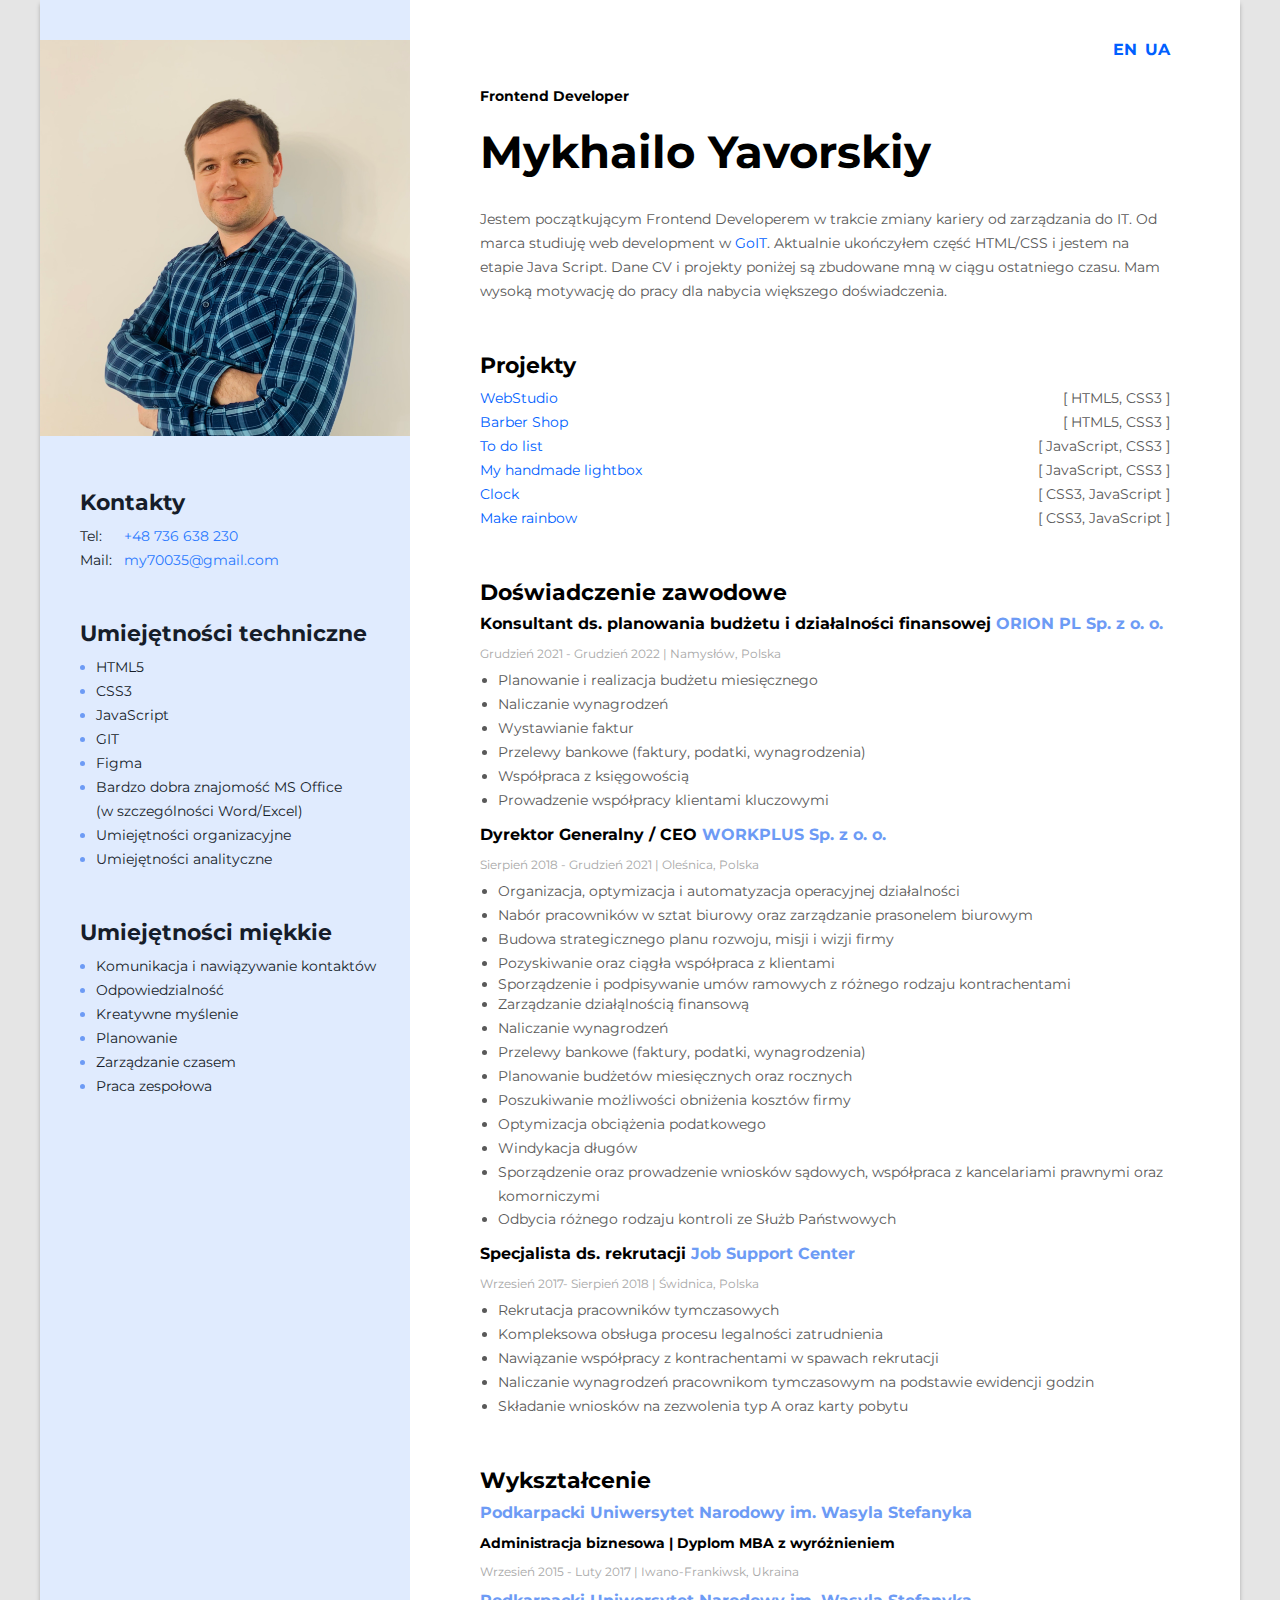
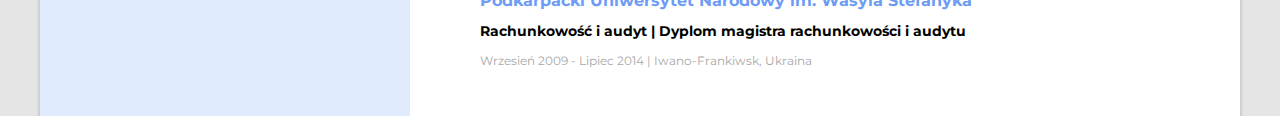
==== commit 7973841d: "add clock project" ====
--- a/index-pl.html
+++ b/index-pl.html
@@ -55,17 +55,17 @@
               <a class="project-item-link link" href="https://mykhailoyavorskyi.github.io/to-do-list/" target="_blank" rel="noopener noreferrer">To do list</a>
               <span class="project-item-descr">[ JavaScript, CSS3 ]</span>
             </li>
-            <!-- <li class="project-item">
-              <a class="project-item-link link" href="https://mykhailoyavorskyi.github.io/js-handmade-lightbox/" target="_blank" rel="noopener noreferrer">Clock</a>
-              <span class="project-item-descr">[ JavaScript, CSS3 ]</span>
-            </li> -->
             <li class="project-item">
               <a class="project-item-link link" href="https://mykhailoyavorskyi.github.io/js-handmade-lightbox/" target="_blank" rel="noopener noreferrer">My handmade lightbox</a>
               <span class="project-item-descr">[ JavaScript, CSS3 ]</span>
             </li>
             <li class="project-item">
+              <a class="project-item-link link" href="https://mykhailoyavorskyi.github.io/clock/" target="_blank" rel="noopener noreferrer">Clock</a>
+              <span class="project-item-descr">[ CSS3, JavaScript ]</span>
+            </li>
+            <li class="project-item">
               <a class="project-item-link link" href="https://mykhailoyavorskyi.github.io/js-rainbow/" target="_blank" rel="noopener noreferrer">Make rainbow</a>
-              <span class="project-item-descr">[ JavaScript, CSS3 ]</span>
+              <span class="project-item-descr">[ CSS3, JavaScript ]</span>
             </li>
           </ul>
         </section>
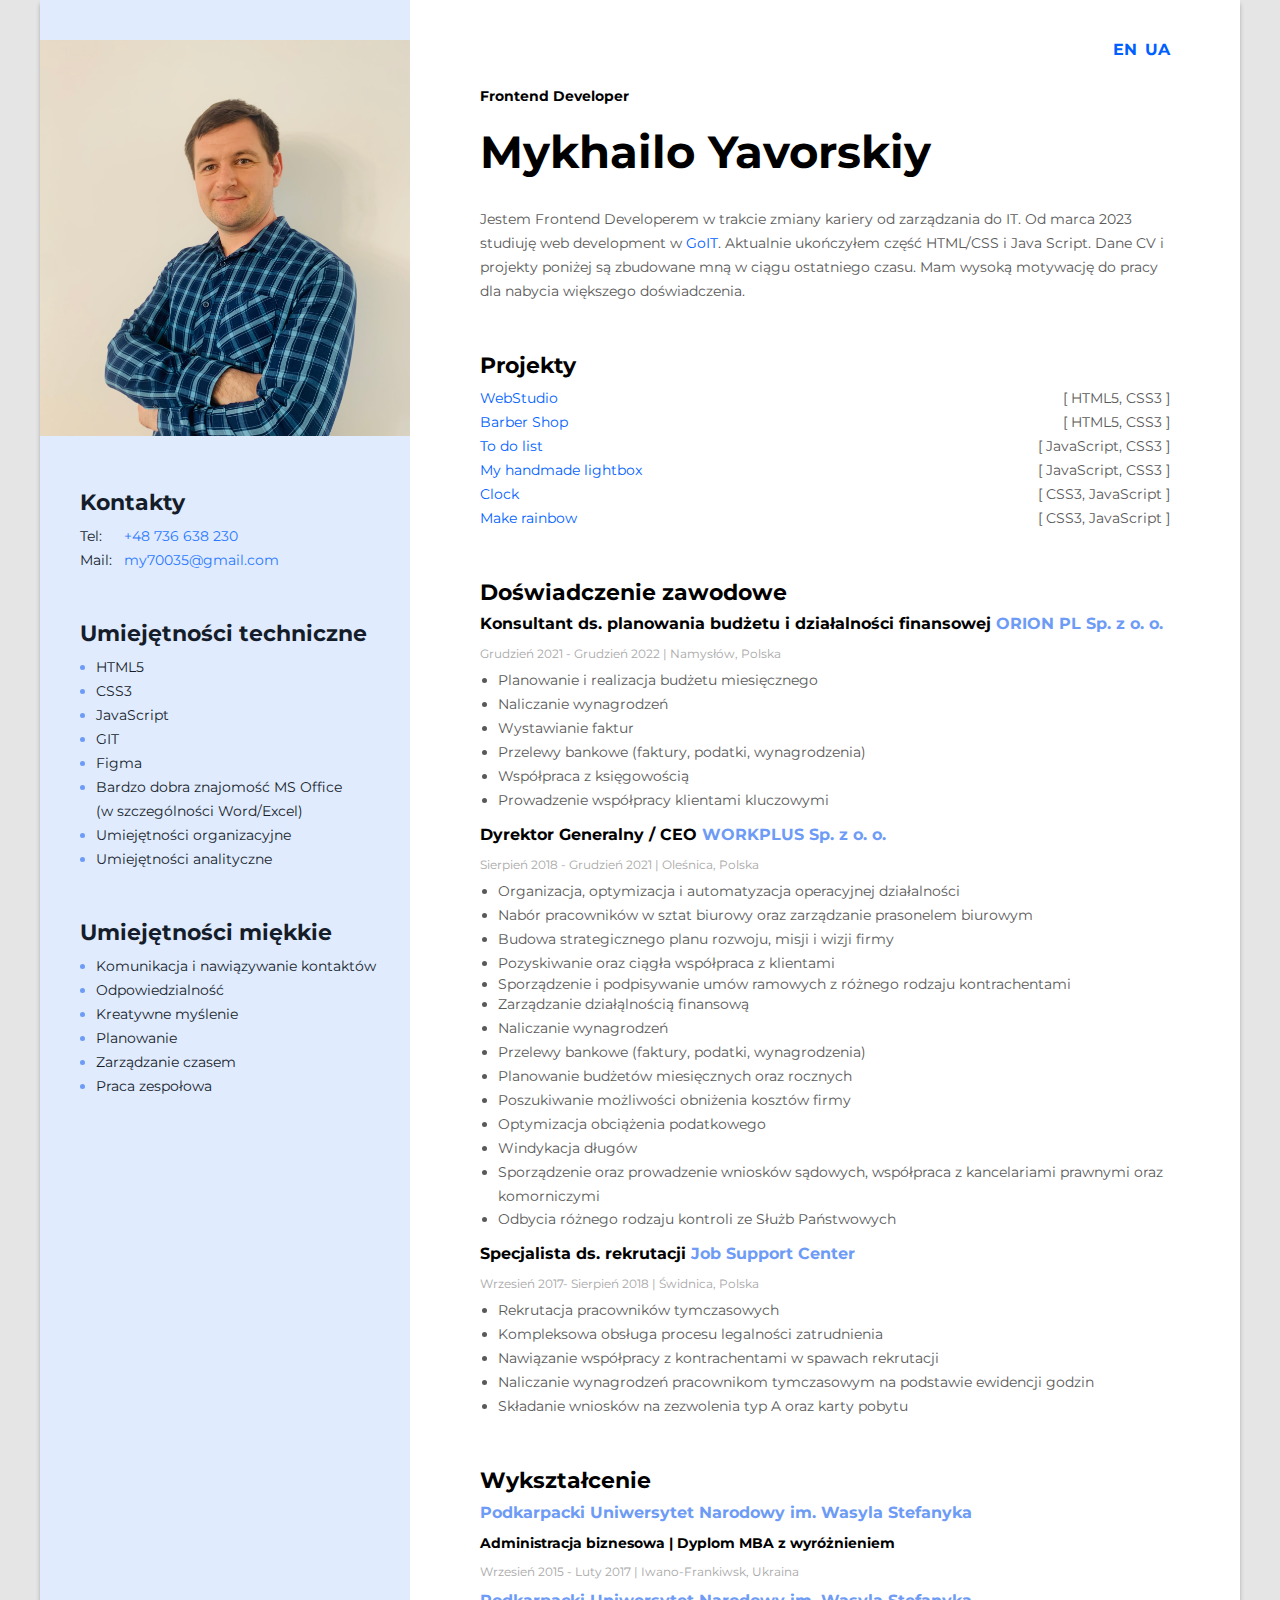
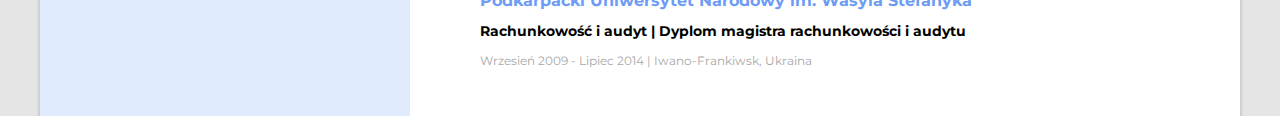
==== commit 68b66233: "summary edit" ====
--- a/index-pl.html
+++ b/index-pl.html
@@ -34,9 +34,9 @@
           <p class="sub-title">Frontend Developer</p>
           <h1 class="name">Mykhailo Yavorskiy</h1>
           <p class="description">
-            Jestem początkującym Frontend Developerem w trakcie zmiany kariery od zarządzania do IT. Od marca studiuję web development w
-            <a class="description-link link" href="https://goit.global/pl/" target="_blank" rel="noopener noreferrer">GoIT</a>. Aktualnie ukończyłem część HTML/CSS i jestem na etapie Java Script. Dane
-            CV i projekty poniżej są zbudowane mną w ciągu ostatniego czasu. Mam wysoką motywację do pracy dla nabycia większego doświadczenia.
+            Jestem Frontend Developerem w trakcie zmiany kariery od zarządzania do IT. Od marca 2023 studiuję web development w
+            <a class="description-link link" href="https://goit.global/pl/" target="_blank" rel="noopener noreferrer">GoIT</a>. Aktualnie ukończyłem część HTML/CSS i Java Script. Dane CV i projekty
+            poniżej są zbudowane mną w ciągu ostatniego czasu. Mam wysoką motywację do pracy dla nabycia większego doświadczenia.
           </p>
         </section>
         <!--Section projects -->
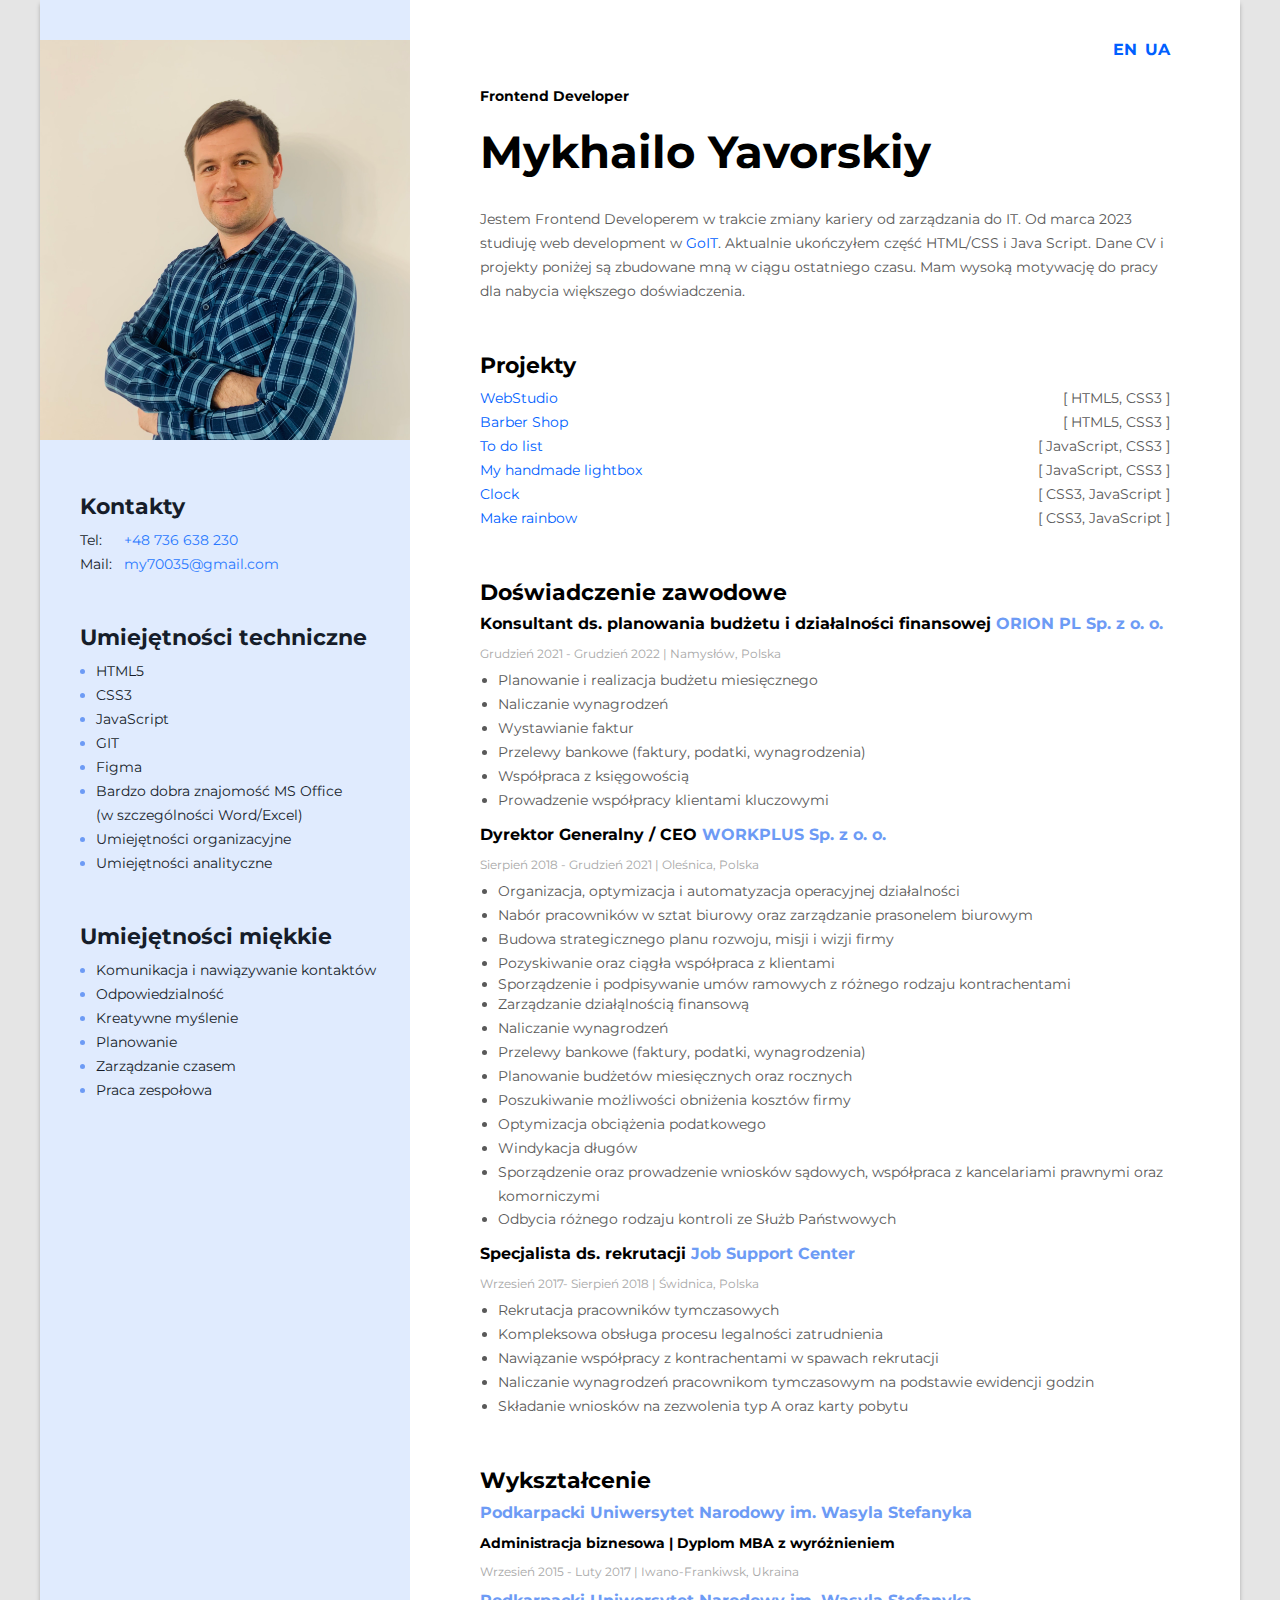
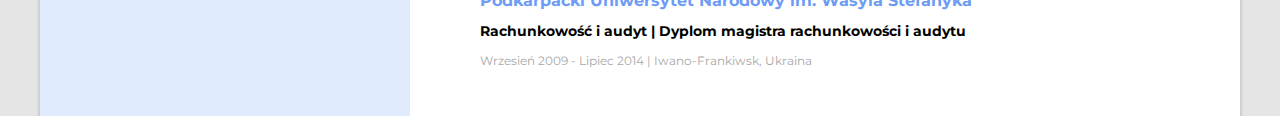
==== commit 195d7c61: "photo edit" ====
--- a/index-pl.html
+++ b/index-pl.html
@@ -196,7 +196,7 @@
 
       <!-- Sidebar -->
       <aside class="sidebar">
-        <img src="images/foto.jpeg" alt="My photo" width="370px" class="my-photo" />
+        <img src="images/foto.jpeg" alt="My photo" class="my-photo" width="370px" height="400px" />
 
         <!-- Contacts -->
         <div class="contacts-container">
